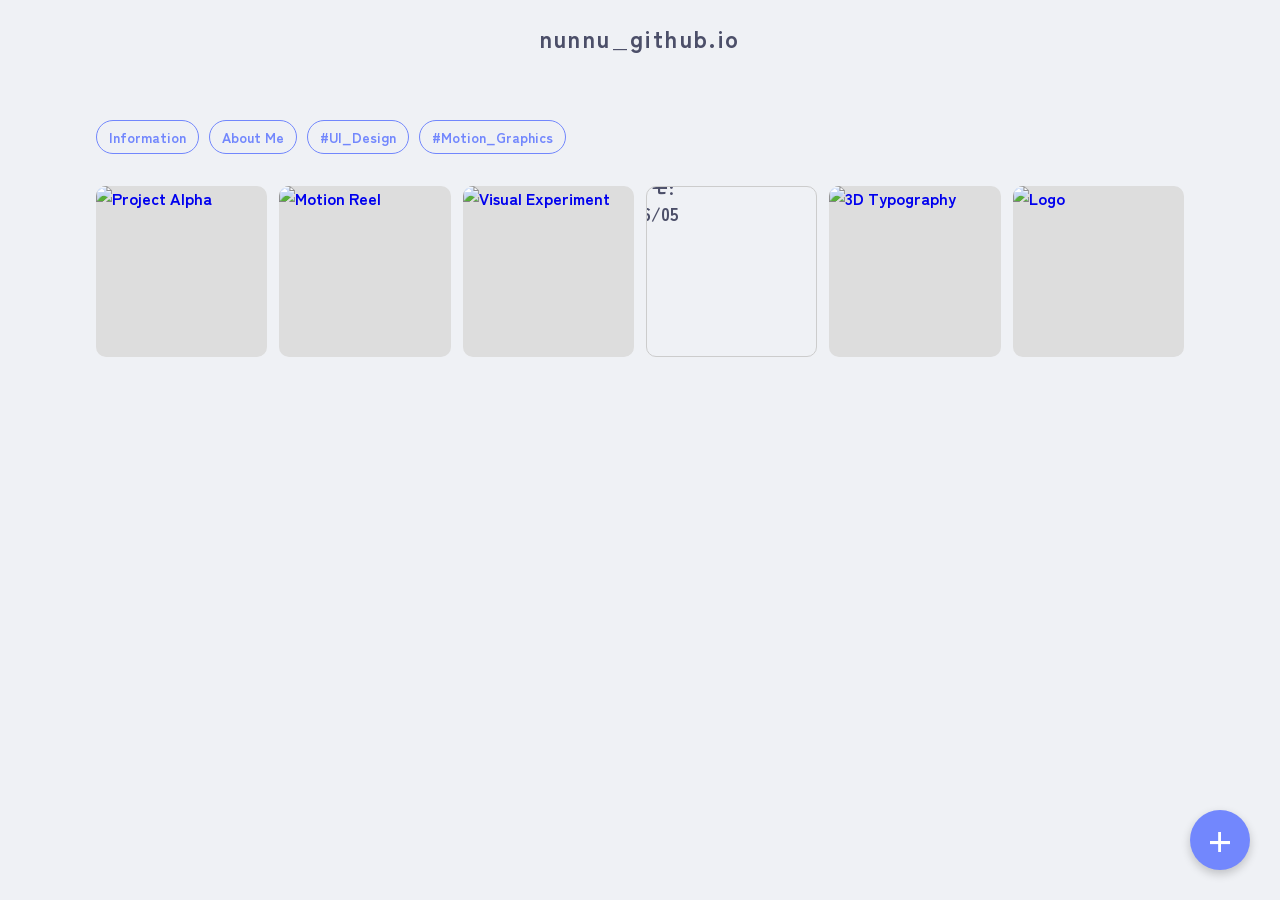
==== index.html @ fd6329a5 "Create index.html" ====
<!DOCTYPE html>
<html lang="ja">
<head>
    <meta charset="UTF-8">
    <meta name="viewport" content="width=device-width, initial-scale=1.0">
    <title>Nunnu - Portfolio & Notes</title>
    <!-- Fonts -->
    <link rel="preconnect" href="https://fonts.googleapis.com">
    <link rel="preconnect" href="https://fonts.gstatic.com" crossorigin>
    <link href="https://fonts.googleapis.com/css2?family=Kalnia:wght@100..700&family=Noto+Music&family=Zen+Kaku+Gothic+New:wght@400;700&display=swap" rel="stylesheet">
    
    <style>
        /* ============================================
           Scrapbox カスタムCSS 移植版
           ============================================ */

        :root {
            /* カラーパレット */
            --basecolor: #eff1f5;
            --accentcolor: #7287fd;
            --text: #4c4f69;
            --marker-color: #ea76cb;
            --empty-tag-color: #ea76cb;
            --card-title-bg: #ea76cb;
            --overlay-bg: rgba(0, 0, 0, 0.6);
        }

        /* フォント設定 */
        html, body, .grid li, .line, .navbar {
            font-family: "Zen Kaku Gothic New", sans-serif;
            font-weight: 700;
            font-style: normal;
            color: var(--text);
        }

        body {
            background-color: var(--basecolor);
            margin: 0;
            padding: 0;
        }

        /* スクロールバー非表示 */
        html { scrollbar-width: none; }
        html::-webkit-scrollbar { display: none; }
        
        a { text-decoration: none; }

        /* --------------------------------------------
           2. ナビゲーションバー
           -------------------------------------------- */
        .navbar {
            display: flex;
            justify-content: center;
            align-items: center;
            padding: 20px 0;
            position: relative;
            background-color: var(--basecolor);
        }

        .project-home {
            color: var(--text);
            font-size: 24px;
            letter-spacing: 0.1em;
        }

        /* --------------------------------------------
           7. ページリスト (Grid Layout)
           -------------------------------------------- */
        .page-list {
            padding-top: 5vh;
        }

        .container {
            max-width: 85%;
            margin: 0 auto;
            padding: 0 16px;
        }

        ul.grid {
            list-style: none;
            padding: 0;
            margin: 0;
            display: grid;
            gap: 12px;
            grid-template-columns: repeat(2, 1fr);
            align-items: start;
        }

        /* Responsive Grid */
        @media screen and (min-width: 768px) { ul.grid { grid-template-columns: repeat(4, 1fr); } }
        @media screen and (min-width: 1200px) { ul.grid { grid-template-columns: repeat(6, 1fr); } }
        @media screen and (min-width: 1600px) { ul.grid { grid-template-columns: repeat(8, 1fr); } }

        
        /* --------------------------------------------
           8. ピン留めカード
           -------------------------------------------- */
        .grid li.pin {
            grid-column: 1 / -1; /* 横幅いっぱい */
            display: flex;
            gap: 10px;
            margin-bottom: 20px;
            flex-wrap: wrap;
        }

        .grid li.pin a {
            font-size: 14px;
            color: var(--accentcolor);
            padding: 6px 12px;
            background: transparent;
            border: 1px solid var(--accentcolor);
            border-radius: 20px;
            transition: 0.3s;
        }
        
        .grid li.pin a:hover {
            background-color: var(--accentcolor);
            color: var(--basecolor);
        }

        /* --------------------------------------------
           9. 通常カード
           -------------------------------------------- */
        .grid li.page-list-item:not(.pin) {
            aspect-ratio: 1 / 1; /* 正方形 */
            position: relative;
            overflow: hidden;
            border-radius: 10px;
            background-color: #ddd; /* fallback */
        }

        .grid li.page-list-item:not(.pin) a {
            display: block;
            width: 100%;
            height: 100%;
            position: relative;
        }

        /* タイトルのスタイル */
        .grid li.page-list-item a .header {
            position: absolute;
            top: 0;
            left: 0;
            z-index: 10;
        }

        .grid li.page-list-item a .header .title {
            font-size: 13px;
            background-color: var(--card-title-bg);
            color: white;
            padding: 4px 8px;
            display: inline-block;
            border-bottom-right-radius: 8px;
            opacity: 0; /* デフォルトは非表示 */
            transition: opacity 0.3s ease;
        }

        /* Hover時にタイトル表示 */
        .grid li.page-list-item:hover a .header .title {
            opacity: 1;
        }

        /* 画像スタイル */
        .grid li.page-list-item a .icon img {
            width: 100%;
            height: 100%;
            object-fit: cover;
            position: absolute;
            inset: 0;
            z-index: 1;
            transition: transform 0.3s ease;
        }

        .grid li.page-list-item:hover a .icon img {
            transform: scale(1.05); /* Hoverで少し拡大 */
        }

        /* 画像がない場合のスタイル */
        .grid li.page-list-item.no-image {
            background-color: var(--basecolor);
            border: 1px solid #ccc;
        }

        .grid li.page-list-item.no-image a .header .title {
            opacity: 1; /* 画像なしは常に表示 */
            position: absolute;
            top: 0;
            left: 0;
            width: 100%;
            height: 100%;
            display: flex;
            align-items: center;
            justify-content: center;
            background-color: transparent;
            color: var(--text);
            font-size: 18px;
            padding: 0;
            border-radius: 0;
        }

        /* 新規作成ボタン */
        .new-button {
            position: fixed;
            bottom: 30px;
            right: 30px;
            width: 60px;
            height: 60px;
            background-color: var(--accentcolor);
            color: white;
            border-radius: 50%;
            display: flex;
            align-items: center;
            justify-content: center;
            font-size: 30px;
            box-shadow: 0 4px 10px rgba(0,0,0,0.2);
            cursor: pointer;
            z-index: 100;
            transition: transform 0.2s;
        }

        .new-button:hover {
            transform: scale(1.1);
        }

    </style>
</head>
<body>

    <!-- Navbar -->
    <nav class="navbar">
        <a href="#" class="project-home">nunnu_github.io</a>
    </nav>

    <!-- Page List Area -->
    <div class="page-list">
        <div class="container">
            <ul class="grid">
                
                <!-- ピン留めエリア (タグや重要なページ) -->
                <li class="pin">
                    <a href="#">Information</a>
                    <a href="#">About Me</a>
                    <a href="#">#UI_Design</a>
                    <a href="#">#Motion_Graphics</a>
                </li>

                <!-- 通常カード (画像あり) -->
                <li class="page-list-item">
                    <a href="#">
                        <div class="header">
                            <span class="title">Project Alpha</span>
                        </div>
                        <div class="icon">
                            <img src="https://placehold.co/400x400/ea76cb/white?text=Project+Alpha" alt="Project Alpha">
                        </div>
                    </a>
                </li>

                <li class="page-list-item">
                    <a href="#">
                        <div class="header">
                            <span class="title">Motion Reel 2026</span>
                        </div>
                        <div class="icon">
                            <img src="https://placehold.co/400x400/7287fd/white?text=Motion+Reel" alt="Motion Reel">
                        </div>
                    </a>
                </li>

                <li class="page-list-item">
                    <a href="#">
                        <div class="header">
                            <span class="title">Visual Experiment 01</span>
                        </div>
                        <div class="icon">
                            <img src="https://placehold.co/400x400/4c4f69/white?text=Visual+Exp" alt="Visual Experiment">
                        </div>
                    </a>
                </li>

                <!-- 通常カード (画像なしテキストのみ) -->
                <li class="page-list-item no-image">
                    <a href="#">
                        <div class="header">
                            <span class="title">アイデアメモ: 2026/05</span>
                        </div>
                    </a>
                </li>
                
                <li class="page-list-item">
                    <a href="#">
                        <div class="header">
                            <span class="title">3D Typography</span>
                        </div>
                        <div class="icon">
                            <img src="https://placehold.co/400x400/a6e3a1/333?text=3D+Typo" alt="3D Typography">
                        </div>
                    </a>
                </li>

                 <li class="page-list-item">
                    <a href="#">
                        <div class="header">
                            <span class="title">Logo Design Vol.3</span>
                        </div>
                        <div class="icon">
                            <img src="https://placehold.co/400x400/f9e2af/333?text=Logo" alt="Logo">
                        </div>
                    </a>
                </li>

            </ul>
        </div>
    </div>

    <!-- 新規作成ボタン (UIアクセント) -->
    <a href="#" class="new-button">+</a>

</body>
</html>
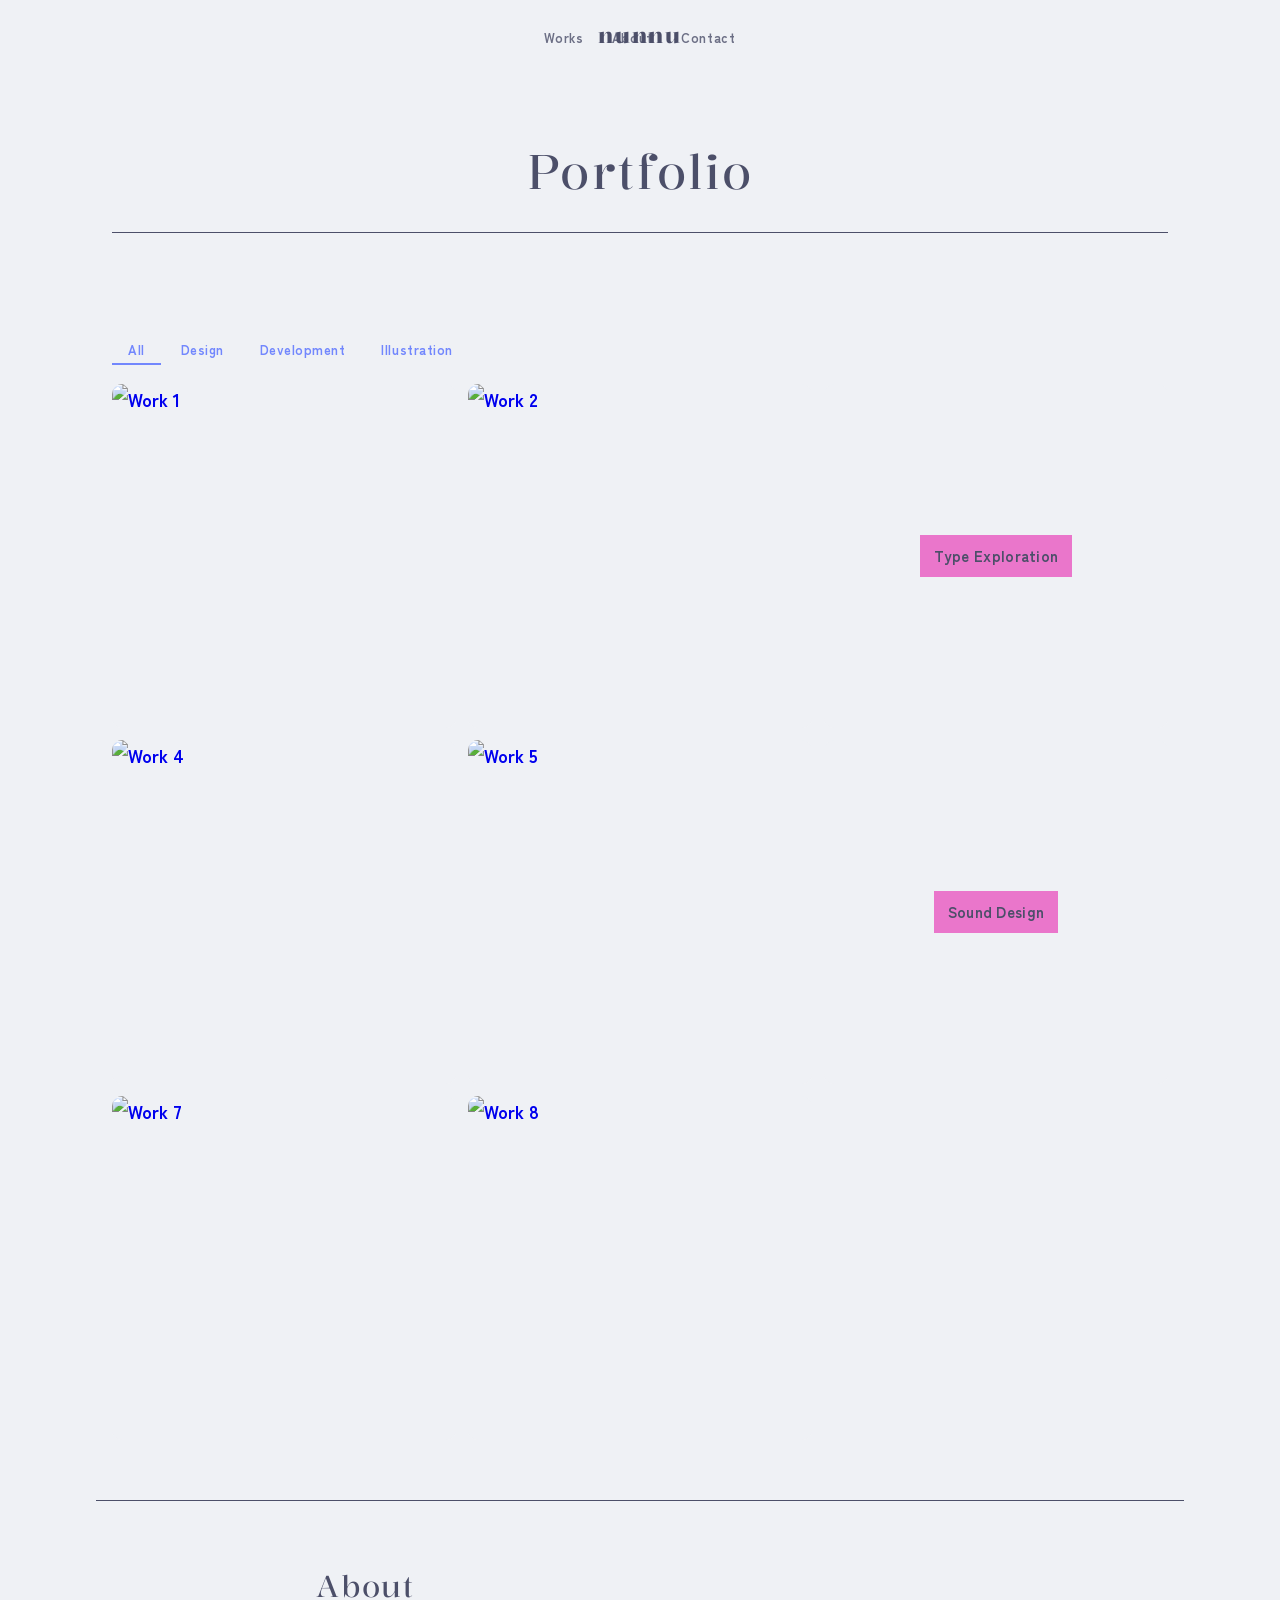
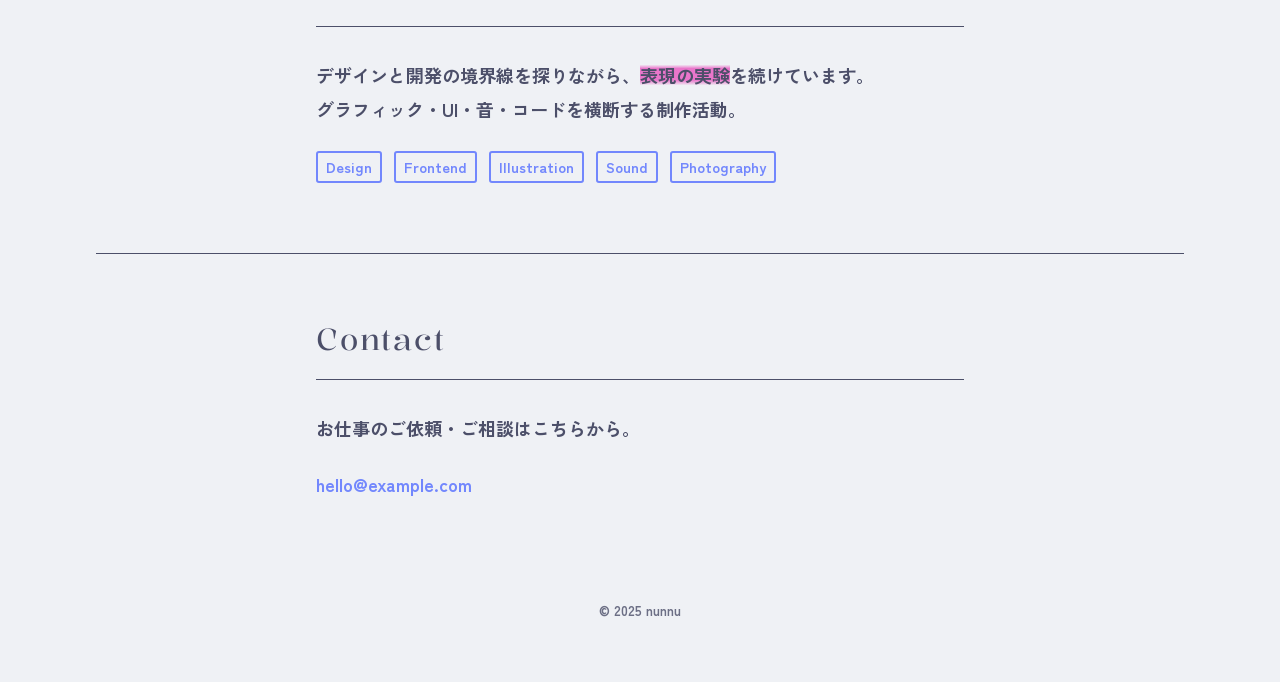
==== commit 8f02e50b: "Add files via upload" ====
--- a/index.html
+++ b/index.html
@@ -1,320 +1,192 @@
 <!DOCTYPE html>
 <html lang="ja">
 <head>
-    <meta charset="UTF-8">
-    <meta name="viewport" content="width=device-width, initial-scale=1.0">
-    <title>Nunnu - Portfolio & Notes</title>
-    <!-- Fonts -->
-    <link rel="preconnect" href="https://fonts.googleapis.com">
-    <link rel="preconnect" href="https://fonts.gstatic.com" crossorigin>
-    <link href="https://fonts.googleapis.com/css2?family=Kalnia:wght@100..700&family=Noto+Music&family=Zen+Kaku+Gothic+New:wght@400;700&display=swap" rel="stylesheet">
-    
-    <style>
-        /* ============================================
-           Scrapbox カスタムCSS 移植版
-           ============================================ */
-
-        :root {
-            /* カラーパレット */
-            --basecolor: #eff1f5;
-            --accentcolor: #7287fd;
-            --text: #4c4f69;
-            --marker-color: #ea76cb;
-            --empty-tag-color: #ea76cb;
-            --card-title-bg: #ea76cb;
-            --overlay-bg: rgba(0, 0, 0, 0.6);
-        }
-
-        /* フォント設定 */
-        html, body, .grid li, .line, .navbar {
-            font-family: "Zen Kaku Gothic New", sans-serif;
-            font-weight: 700;
-            font-style: normal;
-            color: var(--text);
-        }
-
-        body {
-            background-color: var(--basecolor);
-            margin: 0;
-            padding: 0;
-        }
-
-        /* スクロールバー非表示 */
-        html { scrollbar-width: none; }
-        html::-webkit-scrollbar { display: none; }
-        
-        a { text-decoration: none; }
-
-        /* --------------------------------------------
-           2. ナビゲーションバー
-           -------------------------------------------- */
-        .navbar {
-            display: flex;
-            justify-content: center;
-            align-items: center;
-            padding: 20px 0;
-            position: relative;
-            background-color: var(--basecolor);
-        }
-
-        .project-home {
-            color: var(--text);
-            font-size: 24px;
-            letter-spacing: 0.1em;
-        }
-
-        /* --------------------------------------------
-           7. ページリスト (Grid Layout)
-           -------------------------------------------- */
-        .page-list {
-            padding-top: 5vh;
-        }
-
-        .container {
-            max-width: 85%;
-            margin: 0 auto;
-            padding: 0 16px;
-        }
-
-        ul.grid {
-            list-style: none;
-            padding: 0;
-            margin: 0;
-            display: grid;
-            gap: 12px;
-            grid-template-columns: repeat(2, 1fr);
-            align-items: start;
-        }
-
-        /* Responsive Grid */
-        @media screen and (min-width: 768px) { ul.grid { grid-template-columns: repeat(4, 1fr); } }
-        @media screen and (min-width: 1200px) { ul.grid { grid-template-columns: repeat(6, 1fr); } }
-        @media screen and (min-width: 1600px) { ul.grid { grid-template-columns: repeat(8, 1fr); } }
-
-        
-        /* --------------------------------------------
-           8. ピン留めカード
-           -------------------------------------------- */
-        .grid li.pin {
-            grid-column: 1 / -1; /* 横幅いっぱい */
-            display: flex;
-            gap: 10px;
-            margin-bottom: 20px;
-            flex-wrap: wrap;
-        }
-
-        .grid li.pin a {
-            font-size: 14px;
-            color: var(--accentcolor);
-            padding: 6px 12px;
-            background: transparent;
-            border: 1px solid var(--accentcolor);
-            border-radius: 20px;
-            transition: 0.3s;
-        }
-        
-        .grid li.pin a:hover {
-            background-color: var(--accentcolor);
-            color: var(--basecolor);
-        }
-
-        /* --------------------------------------------
-           9. 通常カード
-           -------------------------------------------- */
-        .grid li.page-list-item:not(.pin) {
-            aspect-ratio: 1 / 1; /* 正方形 */
-            position: relative;
-            overflow: hidden;
-            border-radius: 10px;
-            background-color: #ddd; /* fallback */
-        }
-
-        .grid li.page-list-item:not(.pin) a {
-            display: block;
-            width: 100%;
-            height: 100%;
-            position: relative;
-        }
-
-        /* タイトルのスタイル */
-        .grid li.page-list-item a .header {
-            position: absolute;
-            top: 0;
-            left: 0;
-            z-index: 10;
-        }
-
-        .grid li.page-list-item a .header .title {
-            font-size: 13px;
-            background-color: var(--card-title-bg);
-            color: white;
-            padding: 4px 8px;
-            display: inline-block;
-            border-bottom-right-radius: 8px;
-            opacity: 0; /* デフォルトは非表示 */
-            transition: opacity 0.3s ease;
-        }
-
-        /* Hover時にタイトル表示 */
-        .grid li.page-list-item:hover a .header .title {
-            opacity: 1;
-        }
-
-        /* 画像スタイル */
-        .grid li.page-list-item a .icon img {
-            width: 100%;
-            height: 100%;
-            object-fit: cover;
-            position: absolute;
-            inset: 0;
-            z-index: 1;
-            transition: transform 0.3s ease;
-        }
-
-        .grid li.page-list-item:hover a .icon img {
-            transform: scale(1.05); /* Hoverで少し拡大 */
-        }
-
-        /* 画像がない場合のスタイル */
-        .grid li.page-list-item.no-image {
-            background-color: var(--basecolor);
-            border: 1px solid #ccc;
-        }
-
-        .grid li.page-list-item.no-image a .header .title {
-            opacity: 1; /* 画像なしは常に表示 */
-            position: absolute;
-            top: 0;
-            left: 0;
-            width: 100%;
-            height: 100%;
-            display: flex;
-            align-items: center;
-            justify-content: center;
-            background-color: transparent;
-            color: var(--text);
-            font-size: 18px;
-            padding: 0;
-            border-radius: 0;
-        }
-
-        /* 新規作成ボタン */
-        .new-button {
-            position: fixed;
-            bottom: 30px;
-            right: 30px;
-            width: 60px;
-            height: 60px;
-            background-color: var(--accentcolor);
-            color: white;
-            border-radius: 50%;
-            display: flex;
-            align-items: center;
-            justify-content: center;
-            font-size: 30px;
-            box-shadow: 0 4px 10px rgba(0,0,0,0.2);
-            cursor: pointer;
-            z-index: 100;
-            transition: transform 0.2s;
-        }
-
-        .new-button:hover {
-            transform: scale(1.1);
-        }
-
-    </style>
+  <meta charset="UTF-8" />
+  <meta name="viewport" content="width=device-width, initial-scale=1.0" />
+  <title>Portfolio</title>
+  <link rel="stylesheet" href="style.css" />
+  <link rel="preconnect" href="https://fonts.googleapis.com" />
+  <link rel="preconnect" href="https://fonts.gstatic.com" crossorigin />
+  <link href="https://fonts.googleapis.com/css2?family=Kalnia:wght@100..700&family=Noto+Music&family=Zen+Kaku+Gothic+New:wght@400;700&display=swap" rel="stylesheet" />
 </head>
 <body>
 
-    <!-- Navbar -->
-    <nav class="navbar">
-        <a href="#" class="project-home">nunnu_github.io</a>
-    </nav>
+  <!-- ============================================
+       NAVBAR
+       ============================================ -->
+  <nav class="navbar">
+    <div class="navbar-inner">
+      <ul class="nav-links">
+        <li><a href="#works">Works</a></li>
+        <li><a href="#about">About</a></li>
+        <li><a href="#contact">Contact</a></li>
+      </ul>
+      <a class="project-home" href="/">nunnu</a>
+    </div>
+  </nav>
 
-    <!-- Page List Area -->
-    <div class="page-list">
-        <div class="container">
-            <ul class="grid">
-                
-                <!-- ピン留めエリア (タグや重要なページ) -->
-                <li class="pin">
-                    <a href="#">Information</a>
-                    <a href="#">About Me</a>
-                    <a href="#">#UI_Design</a>
-                    <a href="#">#Motion_Graphics</a>
-                </li>
+  <!-- ============================================
+       HERO
+       ============================================ -->
+  <section class="hero">
+    <div class="hero-inner">
+      <h1 class="page-title">Portfolio</h1>
+    </div>
+  </section>
 
-                <!-- 通常カード (画像あり) -->
-                <li class="page-list-item">
-                    <a href="#">
-                        <div class="header">
-                            <span class="title">Project Alpha</span>
-                        </div>
-                        <div class="icon">
-                            <img src="https://placehold.co/400x400/ea76cb/white?text=Project+Alpha" alt="Project Alpha">
-                        </div>
-                    </a>
-                </li>
+  <!-- ============================================
+       WORKS
+       ============================================ -->
+  <section id="works" class="section">
+    <div class="container">
+      <!-- Pinned tabs -->
+      <ul class="pin-tabs">
+        <li class="pin active"><a href="#">All</a></li>
+        <li class="pin"><a href="#">Design</a></li>
+        <li class="pin"><a href="#">Development</a></li>
+        <li class="pin"><a href="#">Illustration</a></li>
+      </ul>
 
-                <li class="page-list-item">
-                    <a href="#">
-                        <div class="header">
-                            <span class="title">Motion Reel 2026</span>
-                        </div>
-                        <div class="icon">
-                            <img src="https://placehold.co/400x400/7287fd/white?text=Motion+Reel" alt="Motion Reel">
-                        </div>
-                    </a>
-                </li>
+      <!-- Cards grid -->
+      <ul class="grid" id="works-grid">
+        <!-- MicroCMS から JS で inject する想定。下記はサンプル -->
 
-                <li class="page-list-item">
-                    <a href="#">
-                        <div class="header">
-                            <span class="title">Visual Experiment 01</span>
-                        </div>
-                        <div class="icon">
-                            <img src="https://placehold.co/400x400/4c4f69/white?text=Visual+Exp" alt="Visual Experiment">
-                        </div>
-                    </a>
-                </li>
+        <li class="page-list-item">
+          <a href="#">
+            <div class="card-img">
+              <img src="https://picsum.photos/seed/w1/800/450" alt="Work 1" />
+            </div>
+            <div class="header">
+              <span class="title">Project Alpha</span>
+            </div>
+          </a>
+        </li>
 
-                <!-- 通常カード (画像なしテキストのみ) -->
-                <li class="page-list-item no-image">
-                    <a href="#">
-                        <div class="header">
-                            <span class="title">アイデアメモ: 2026/05</span>
-                        </div>
-                    </a>
-                </li>
-                
-                <li class="page-list-item">
-                    <a href="#">
-                        <div class="header">
-                            <span class="title">3D Typography</span>
-                        </div>
-                        <div class="icon">
-                            <img src="https://placehold.co/400x400/a6e3a1/333?text=3D+Typo" alt="3D Typography">
-                        </div>
-                    </a>
-                </li>
+        <li class="page-list-item">
+          <a href="#">
+            <div class="card-img">
+              <img src="https://picsum.photos/seed/w2/800/450" alt="Work 2" />
+            </div>
+            <div class="header">
+              <span class="title">Brand Identity</span>
+            </div>
+          </a>
+        </li>
 
-                 <li class="page-list-item">
-                    <a href="#">
-                        <div class="header">
-                            <span class="title">Logo Design Vol.3</span>
-                        </div>
-                        <div class="icon">
-                            <img src="https://placehold.co/400x400/f9e2af/333?text=Logo" alt="Logo">
-                        </div>
-                    </a>
-                </li>
+        <li class="page-list-item">
+          <!-- 画像なし → タイトルカード -->
+          <a href="#" class="no-image">
+            <div class="header">
+              <span class="title">Type Exploration</span>
+            </div>
+          </a>
+        </li>
 
-            </ul>
-        </div>
+        <li class="page-list-item">
+          <a href="#">
+            <div class="card-img">
+              <img src="https://picsum.photos/seed/w4/800/450" alt="Work 4" />
+            </div>
+            <div class="header">
+              <span class="title">UI / Motion</span>
+            </div>
+          </a>
+        </li>
+
+        <li class="page-list-item">
+          <a href="#">
+            <div class="card-img">
+              <img src="https://picsum.photos/seed/w5/800/450" alt="Work 5" />
+            </div>
+            <div class="header">
+              <span class="title">Illustration Series</span>
+            </div>
+          </a>
+        </li>
+
+        <li class="page-list-item">
+          <!-- 画像なし -->
+          <a href="#" class="no-image">
+            <div class="header">
+              <span class="title">Sound Design</span>
+            </div>
+          </a>
+        </li>
+
+        <li class="page-list-item">
+          <a href="#">
+            <div class="card-img">
+              <img src="https://picsum.photos/seed/w7/800/450" alt="Work 7" />
+            </div>
+            <div class="header">
+              <span class="title">Web Development</span>
+            </div>
+          </a>
+        </li>
+
+        <li class="page-list-item">
+          <a href="#">
+            <div class="card-img">
+              <img src="https://picsum.photos/seed/w8/800/450" alt="Work 8" />
+            </div>
+            <div class="header">
+              <span class="title">Photography</span>
+            </div>
+          </a>
+        </li>
+
+      </ul>
     </div>
+  </section>
 
-    <!-- 新規作成ボタン (UIアクセント) -->
-    <a href="#" class="new-button">+</a>
+  <!-- ============================================
+       SEPARATOR
+       ============================================ -->
+  <div class="separator"></div>
+
+  <!-- ============================================
+       ABOUT
+       ============================================ -->
+  <section id="about" class="section about-section">
+    <div class="container narrow">
+      <h2 class="section-title">About</h2>
+      <p class="body-text">
+        デザインと開発の境界線を探りながら、<strong>表現の実験</strong>を続けています。
+        <br />
+        グラフィック・UI・音・コードを横断する制作活動。
+      </p>
+      <div class="tags">
+        <a href="#" class="hashtag">Design</a>
+        <a href="#" class="hashtag">Frontend</a>
+        <a href="#" class="hashtag">Illustration</a>
+        <a href="#" class="hashtag">Sound</a>
+        <a href="#" class="hashtag">Photography</a>
+      </div>
+    </div>
+  </section>
+
+  <!-- ============================================
+       SEPARATOR
+       ============================================ -->
+  <div class="separator"></div>
+
+  <!-- ============================================
+       CONTACT
+       ============================================ -->
+  <section id="contact" class="section">
+    <div class="container narrow">
+      <h2 class="section-title">Contact</h2>
+      <p class="body-text">お仕事のご依頼・ご相談はこちらから。</p>
+      <a href="mailto:hello@example.com" class="ext-link">hello@example.com</a>
+    </div>
+  </section>
+
+  <!-- ============================================
+       FOOTER
+       ============================================ -->
+  <footer class="footer">
+    <p>© 2025 nunnu</p>
+  </footer>
 
 </body>
 </html>
--- a/style.css
+++ b/style.css
@@ -0,0 +1,407 @@
+/* ============================================
+   Portfolio CSS — Scrapbox スタイル再現
+   Catppuccin Latte palette
+   ============================================ */
+
+/* --------------------------------------------
+   1. カラーテーマ・基本設定
+   -------------------------------------------- */
+
+:root {
+  --basecolor:      #eff1f5;
+  --accentcolor:    #7287fd;
+  --text:           #4c4f69;
+  --subtext:        #6c6f85;
+  --marker-color:   #ea76cb;
+  --card-title-bg:  #ea76cb;
+  --overlay-bg:     rgba(0, 0, 0, 0.55);
+  --surface0:       #ccd0da;
+  --surface1:       #bcc0cc;
+}
+
+/* リセット */
+*, *::before, *::after {
+  box-sizing: border-box;
+  margin: 0;
+  padding: 0;
+}
+
+html {
+  scrollbar-width: none;
+  scroll-behavior: smooth;
+}
+html::-webkit-scrollbar { display: none; }
+
+body {
+  background-color: var(--basecolor);
+  color: var(--text);
+  font-family: "Zen Kaku Gothic New", sans-serif;
+  font-weight: 700;
+  font-size: 18px;
+  line-height: 1.7;
+  -webkit-font-smoothing: antialiased;
+}
+
+ul { list-style: none; }
+a  { text-decoration: none; }
+img { display: block; }
+
+
+/* --------------------------------------------
+   2. ナビゲーションバー
+   -------------------------------------------- */
+
+.navbar {
+  position: sticky;
+  top: 0;
+  z-index: 100;
+  background-color: var(--basecolor);
+  padding: 20px 0;
+}
+
+.navbar-inner {
+  max-width: 85%;
+  margin: 0 auto;
+  padding: 0 16px;
+  display: flex;
+  align-items: center;
+  justify-content: center;
+  position: relative;
+}
+
+/* サイトタイトル — 中央固定 */
+.project-home {
+  font-family: "Kalnia", serif;
+  font-weight: 600;
+  font-size: 22px;
+  color: var(--text);
+  letter-spacing: 0.08em;
+  position: absolute;
+  left: 50%;
+  transform: translateX(-50%);
+  transition: color 0.2s;
+}
+.project-home:hover { color: var(--accentcolor); }
+
+/* 左側ナビリンク */
+.nav-links {
+  display: flex;
+  gap: 28px;
+}
+.nav-links a {
+  font-size: 13px;
+  color: var(--subtext);
+  letter-spacing: 0.05em;
+  transition: color 0.2s;
+}
+.nav-links a:hover { color: var(--accentcolor); }
+
+
+/* --------------------------------------------
+   3. ヒーロー / ページタイトル
+   -------------------------------------------- */
+
+.hero {
+  padding: 60px 0 40px;
+}
+
+.hero-inner {
+  max-width: 85%;
+  margin: 0 auto;
+  padding: 0 16px;
+}
+
+.page-title {
+  font-family: "Kalnia", serif;
+  font-size: clamp(28px, 5vw, 48px);
+  font-weight: 400;
+  color: var(--text);
+  text-align: center;
+  letter-spacing: 0.06em;
+  padding-bottom: 20px;
+  box-shadow: 0 1px 0 0 var(--text);
+}
+
+
+/* --------------------------------------------
+   4. セクション共通
+   -------------------------------------------- */
+
+.section {
+  padding: 60px 0;
+}
+
+.container {
+  max-width: 85%;
+  margin: 0 auto;
+  padding: 0 16px;
+}
+
+.container.narrow {
+  max-width: 680px;
+}
+
+.section-title {
+  font-family: "Kalnia", serif;
+  font-size: clamp(20px, 3vw, 30px);
+  font-weight: 400;
+  color: var(--text);
+  letter-spacing: 0.06em;
+  padding-bottom: 14px;
+  box-shadow: 0 1px 0 0 var(--text);
+  margin-bottom: 32px;
+}
+
+.body-text {
+  font-size: 18px;
+  color: var(--text);
+  line-height: 1.9;
+  margin-bottom: 24px;
+}
+
+/* [[マーカー強調]] の再現 */
+.body-text strong {
+  background: linear-gradient(
+    transparent 10%,
+    var(--marker-color) 25%,
+    var(--marker-color) 70%,
+    transparent 90%
+  );
+  font-weight: 700;
+}
+
+.ext-link {
+  color: var(--accentcolor);
+  font-size: 18px;
+  transition: opacity 0.2s;
+  animation-play-state: paused;
+}
+.ext-link:hover {
+  animation: blink 0.5s linear infinite;
+}
+
+@keyframes blink {
+  0%, 100% { opacity: 1; }
+  50%       { opacity: 0.6; }
+}
+
+
+/* --------------------------------------------
+   5. ハッシュタグ
+   -------------------------------------------- */
+
+.tags {
+  display: flex;
+  flex-wrap: wrap;
+  gap: 0 4px;
+}
+
+.hashtag {
+  display: inline-block;
+  padding: 2px 8px;
+  margin: 0 8px 10px 0;
+  font-size: 0.8em;
+  color: var(--accentcolor);
+  border: 2px solid var(--accentcolor);
+  border-radius: 3px;
+  transition: transform 0.2s, color 0.2s;
+  transform: scale(1);
+}
+.hashtag:hover {
+  transform: scale(1.1);
+}
+
+
+/* --------------------------------------------
+   6. ピンタブ
+   -------------------------------------------- */
+
+.pin-tabs {
+  display: flex;
+  gap: 4px;
+  flex-wrap: wrap;
+  margin-bottom: 20px;
+}
+
+.pin-tabs .pin {
+  height: 32px;
+}
+
+.pin-tabs .pin a {
+  display: inline-block;
+  height: 100%;
+  padding: 6px 16px;
+  font-size: 13px;
+  color: var(--accentcolor);
+  letter-spacing: 0.04em;
+  border-bottom: 2px solid transparent;
+  transition: border-color 0.2s, color 0.2s;
+}
+
+.pin-tabs .pin:hover a,
+.pin-tabs .pin.active a {
+  border-bottom-color: var(--accentcolor);
+}
+
+
+/* --------------------------------------------
+   7. ワークスグリッド
+   -------------------------------------------- */
+
+.grid {
+  display: grid;
+  grid-auto-flow: row;
+  gap: 12px;
+  grid-template-columns: repeat(2, 1fr);
+  align-items: start;
+  align-content: start;
+}
+
+@media (min-width: 768px) {
+  .grid { grid-template-columns: repeat(4, 1fr); }
+}
+@media (min-width: 1200px) {
+  .grid { grid-template-columns: repeat(6, 1fr); }
+}
+@media (min-width: 1600px) {
+  .grid { grid-template-columns: repeat(8, 1fr); }
+}
+
+/* カード */
+.page-list-item {
+  aspect-ratio: 1 / 1;
+  grid-column: auto / span 2;
+  overflow: hidden;
+  contain: layout paint;
+}
+
+.page-list-item a {
+  position: relative;
+  display: block;
+  width: 100%;
+  height: 100%;
+  overflow: hidden;
+  border-radius: 10px;
+  background-color: var(--basecolor);
+}
+
+/* --- 画像あり --- */
+.card-img {
+  position: absolute;
+  inset: 0;
+  z-index: 0;
+}
+.card-img img {
+  width: 100%;
+  height: 100%;
+  object-fit: cover;
+  transition: opacity 0.25s ease;
+}
+
+/* タイトルバッジ — 左上 */
+.page-list-item a .header {
+  position: absolute;
+  top: 0;
+  left: 0;
+  z-index: 10;
+  max-width: 100%;
+}
+
+.page-list-item a .header .title {
+  display: inline-block;
+  font-size: 13px;
+  font-weight: 700;
+  letter-spacing: 0.02em;
+  line-height: 22px;
+  color: var(--text);
+  background-color: var(--card-title-bg);
+  padding: 2px 6px;
+  opacity: 0;
+  transition: opacity 0.3s ease;
+}
+
+/* 画像ありカード: ホバーでタイトル表示 */
+.page-list-item a:not(.no-image):hover .title {
+  opacity: 1;
+}
+.page-list-item a:not(.no-image):hover .card-img img {
+  opacity: 0.55;
+}
+
+/* --- 画像なし --- */
+.page-list-item a.no-image {
+  background-color: var(--basecolor);
+}
+
+.page-list-item a.no-image .header {
+  position: absolute;
+  inset: 0;
+  display: flex;
+  align-items: center;
+  justify-content: center;
+}
+
+.page-list-item a.no-image .header .title {
+  opacity: 1;
+  background-color: var(--card-title-bg);
+  position: static;
+  text-align: center;
+  padding: 10px 14px;
+  font-size: 15px;
+  width: auto;
+  max-width: 90%;
+  line-height: 1.5;
+}
+
+
+/* --------------------------------------------
+   8. セパレーター
+   -------------------------------------------- */
+
+.separator {
+  max-width: 85%;
+  margin: 0 auto;
+  border-top: 1px solid var(--text);
+  height: 1px;
+}
+
+
+/* --------------------------------------------
+   9. About
+   -------------------------------------------- */
+
+.about-section .container.narrow {
+  max-width: 680px;
+}
+
+
+/* --------------------------------------------
+   10. フッター
+   -------------------------------------------- */
+
+.footer {
+  padding: 40px 0 60px;
+  text-align: center;
+  font-size: 13px;
+  color: var(--subtext);
+}
+
+
+/* --------------------------------------------
+   11. モバイル調整
+   -------------------------------------------- */
+
+@media (max-width: 640px) {
+  .nav-links { display: none; }
+
+  .page-list-item a .header .title {
+    font-size: 11px;
+  }
+}
+
+@media (hover: none) {
+  /* タッチデバイスでは常にタイトル表示 */
+  .page-list-item a:not(.no-image) .title {
+    opacity: 1;
+  }
+}
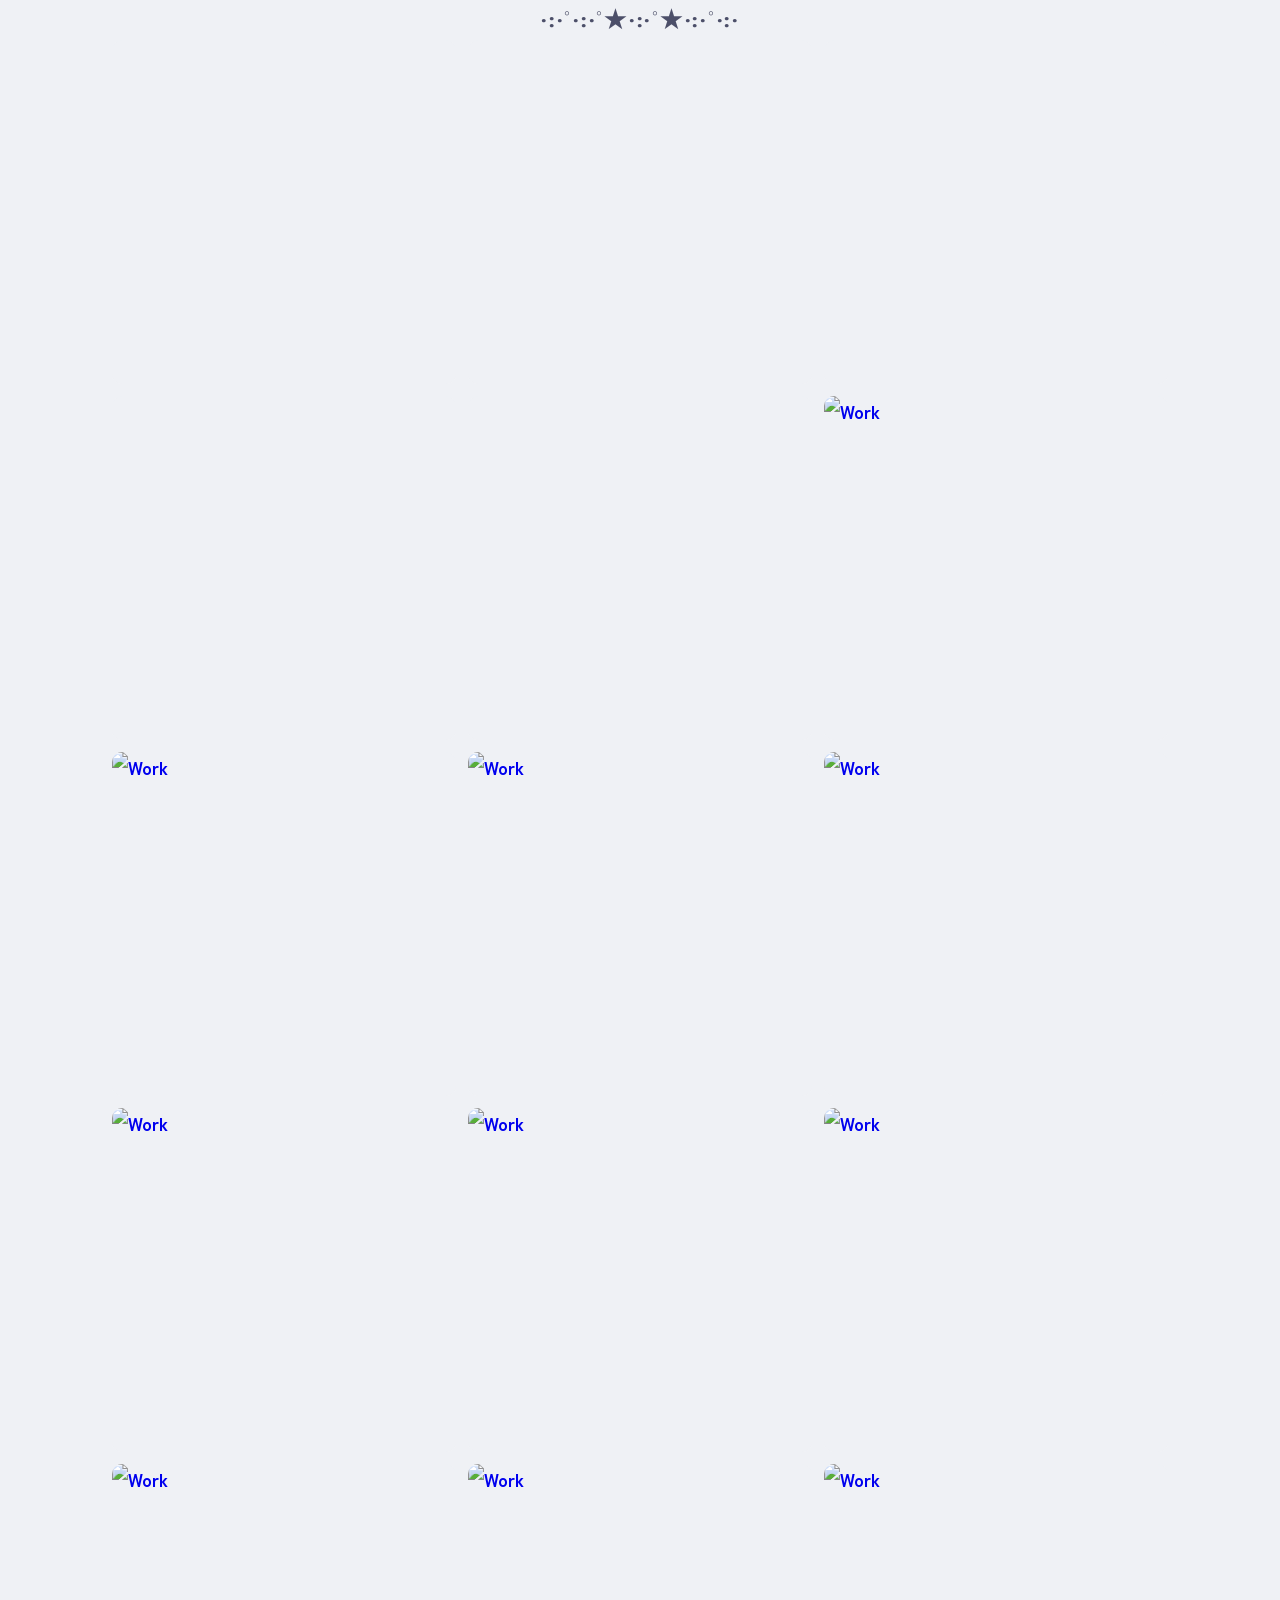
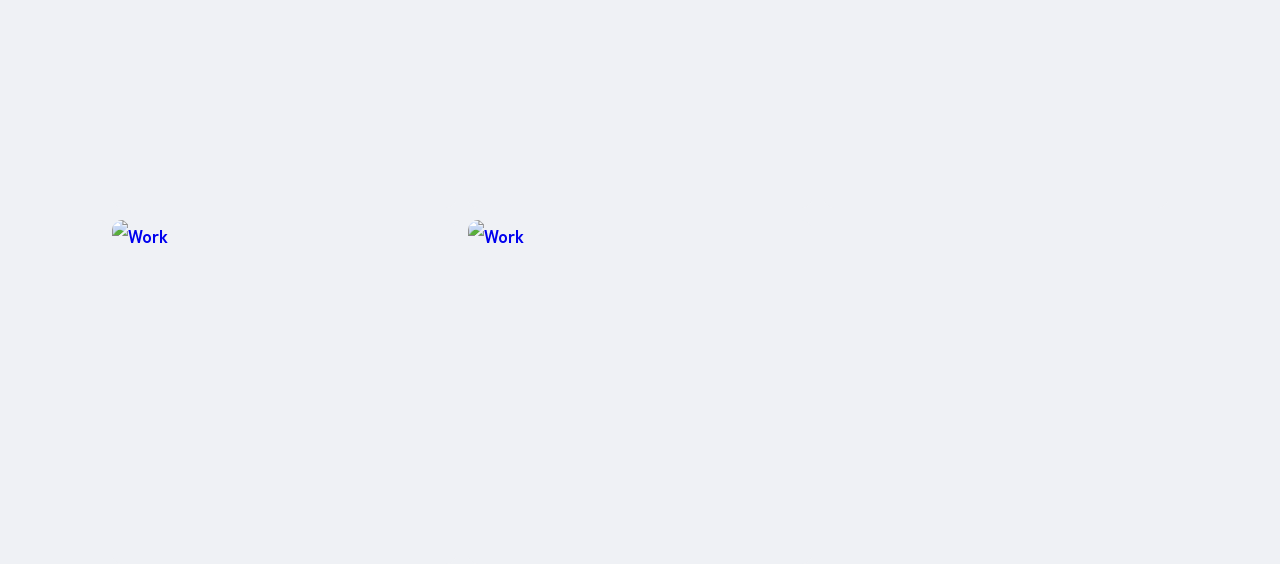
==== commit 07bf26e2: "Update index.html" ====
--- a/index.html
+++ b/index.html
@@ -3,7 +3,7 @@
 <head>
   <meta charset="UTF-8" />
   <meta name="viewport" content="width=device-width, initial-scale=1.0" />
-  <title>Portfolio</title>
+  <title>nunnu</title>
   <link rel="stylesheet" href="style.css" />
   <link rel="preconnect" href="https://fonts.googleapis.com" />
   <link rel="preconnect" href="https://fonts.gstatic.com" crossorigin />
@@ -11,182 +11,199 @@
 </head>
 <body>
 
-  <!-- ============================================
-       NAVBAR
-       ============================================ -->
+  <!-- ============ NAVBAR ============ -->
   <nav class="navbar">
     <div class="navbar-inner">
-      <ul class="nav-links">
-        <li><a href="#works">Works</a></li>
-        <li><a href="#about">About</a></li>
-        <li><a href="#contact">Contact</a></li>
-      </ul>
-      <a class="project-home" href="/">nunnu</a>
+      <!-- 左側メニュー（非表示） -->
+      <div class="navbar-left"></div>
+      <!-- 中央タイトル：装飾テキスト -->
+      <a class="project-home" href="index.html">·:·°·:·°★·:·°★·:·°·:·</a>
     </div>
   </nav>
 
-  <!-- ============================================
-       HERO
-       ============================================ -->
-  <section class="hero">
-    <div class="hero-inner">
-      <h1 class="page-title">Portfolio</h1>
-    </div>
-  </section>
-
-  <!-- ============================================
-       WORKS
-       ============================================ -->
-  <section id="works" class="section">
+  <!-- ============ PAGE LIST ============ -->
+  <main class="page-list">
     <div class="container">
-      <!-- Pinned tabs -->
-      <ul class="pin-tabs">
-        <li class="pin active"><a href="#">All</a></li>
-        <li class="pin"><a href="#">Design</a></li>
-        <li class="pin"><a href="#">Development</a></li>
-        <li class="pin"><a href="#">Illustration</a></li>
-      </ul>
-
-      <!-- Cards grid -->
-      <ul class="grid" id="works-grid">
-        <!-- MicroCMS から JS で inject する想定。下記はサンプル -->
-
-        <li class="page-list-item">
-          <a href="#">
-            <div class="card-img">
-              <img src="https://picsum.photos/seed/w1/800/450" alt="Work 1" />
-            </div>
-            <div class="header">
-              <span class="title">Project Alpha</span>
-            </div>
-          </a>
-        </li>
-
-        <li class="page-list-item">
-          <a href="#">
-            <div class="card-img">
-              <img src="https://picsum.photos/seed/w2/800/450" alt="Work 2" />
-            </div>
-            <div class="header">
-              <span class="title">Brand Identity</span>
-            </div>
-          </a>
-        </li>
-
-        <li class="page-list-item">
-          <!-- 画像なし → タイトルカード -->
-          <a href="#" class="no-image">
-            <div class="header">
-              <span class="title">Type Exploration</span>
-            </div>
-          </a>
-        </li>
-
-        <li class="page-list-item">
-          <a href="#">
-            <div class="card-img">
-              <img src="https://picsum.photos/seed/w4/800/450" alt="Work 4" />
-            </div>
-            <div class="header">
-              <span class="title">UI / Motion</span>
-            </div>
-          </a>
-        </li>
-
-        <li class="page-list-item">
-          <a href="#">
-            <div class="card-img">
-              <img src="https://picsum.photos/seed/w5/800/450" alt="Work 5" />
-            </div>
-            <div class="header">
-              <span class="title">Illustration Series</span>
-            </div>
-          </a>
-        </li>
-
-        <li class="page-list-item">
-          <!-- 画像なし -->
-          <a href="#" class="no-image">
-            <div class="header">
-              <span class="title">Sound Design</span>
-            </div>
-          </a>
-        </li>
-
-        <li class="page-list-item">
-          <a href="#">
-            <div class="card-img">
-              <img src="https://picsum.photos/seed/w7/800/450" alt="Work 7" />
-            </div>
-            <div class="header">
-              <span class="title">Web Development</span>
-            </div>
-          </a>
-        </li>
-
-        <li class="page-list-item">
-          <a href="#">
-            <div class="card-img">
-              <img src="https://picsum.photos/seed/w8/800/450" alt="Work 8" />
-            </div>
-            <div class="header">
-              <span class="title">Photography</span>
-            </div>
+      <ul class="grid" id="main-grid">
+
+        <!-- ===== ピン留めタブ ===== -->
+        <li class="page-list-item pin" data-page-title="Information">
+          <a href="information.html">
+            <div class="header pinned">
+              <span class="title">Information</span>
+            </div>
+          </a>
+        </li>
+
+        <li class="page-list-item pin">
+          <a href="#" class="filter-link" data-filter="notes">
+            <div class="header pinned">
+              <span class="title">notes</span>
+            </div>
+          </a>
+        </li>
+
+        <li class="page-list-item pin">
+          <a href="#" class="filter-link active" data-filter="2026">
+            <div class="header pinned">
+              <span class="title">2026</span>
+            </div>
+          </a>
+        </li>
+
+        <li class="page-list-item pin">
+          <a href="#" class="filter-link" data-filter="2025">
+            <div class="header pinned">
+              <span class="title">2025</span>
+            </div>
+          </a>
+        </li>
+
+        <li class="page-list-item pin">
+          <a href="#" class="filter-link" data-filter="2024">
+            <div class="header pinned">
+              <span class="title">2024</span>
+            </div>
+          </a>
+        </li>
+
+        <!-- ===== ワークカード =====
+             MicroCMSから取得する場合、ここをJSで差し替える
+             data-year で年フィルター、data-tag でカテゴリ対応
+        -->
+
+        <li class="page-list-item" data-year="2026" data-tag="notes">
+          <a href="#">
+            <div class="card-bg">
+              <img src="https://picsum.photos/seed/a1/800/450" alt="Work" loading="lazy" />
+            </div>
+            <div class="header"><span class="title">作品タイトル 01</span></div>
+          </a>
+        </li>
+
+        <li class="page-list-item" data-year="2026" data-tag="">
+          <a href="#">
+            <div class="card-bg">
+              <img src="https://picsum.photos/seed/a2/800/450" alt="Work" loading="lazy" />
+            </div>
+            <div class="header"><span class="title">作品タイトル 02</span></div>
+          </a>
+        </li>
+
+        <li class="page-list-item" data-year="2025" data-tag="">
+          <a href="#">
+            <div class="card-bg">
+              <img src="https://picsum.photos/seed/a3/800/450" alt="Work" loading="lazy" />
+            </div>
+            <div class="header"><span class="title">作品タイトル 03</span></div>
+          </a>
+        </li>
+
+        <li class="page-list-item" data-year="2025" data-tag="">
+          <a href="#">
+            <div class="card-bg">
+              <img src="https://picsum.photos/seed/a4/800/450" alt="Work" loading="lazy" />
+            </div>
+            <div class="header"><span class="title">作品タイトル 04</span></div>
+          </a>
+        </li>
+
+        <li class="page-list-item" data-year="2025" data-tag="">
+          <a href="#">
+            <div class="card-bg">
+              <img src="https://picsum.photos/seed/a5/800/450" alt="Work" loading="lazy" />
+            </div>
+            <div class="header"><span class="title">作品タイトル 05</span></div>
+          </a>
+        </li>
+
+        <li class="page-list-item" data-year="2024" data-tag="">
+          <a href="#">
+            <div class="card-bg">
+              <img src="https://picsum.photos/seed/a6/800/450" alt="Work" loading="lazy" />
+            </div>
+            <div class="header"><span class="title">作品タイトル 06</span></div>
+          </a>
+        </li>
+
+        <li class="page-list-item" data-year="2026" data-tag="">
+          <a href="#">
+            <div class="card-bg">
+              <img src="https://picsum.photos/seed/a7/800/450" alt="Work" loading="lazy" />
+            </div>
+            <div class="header"><span class="title">作品タイトル 07</span></div>
+          </a>
+        </li>
+
+        <li class="page-list-item" data-year="2024" data-tag="">
+          <a href="#">
+            <div class="card-bg">
+              <img src="https://picsum.photos/seed/a8/800/450" alt="Work" loading="lazy" />
+            </div>
+            <div class="header"><span class="title">作品タイトル 08</span></div>
+          </a>
+        </li>
+
+        <li class="page-list-item" data-year="2024" data-tag="notes">
+          <a href="#">
+            <div class="card-bg">
+              <img src="https://picsum.photos/seed/a9/800/450" alt="Work" loading="lazy" />
+            </div>
+            <div class="header"><span class="title">作品タイトル 09</span></div>
+          </a>
+        </li>
+
+        <li class="page-list-item" data-year="2024" data-tag="">
+          <a href="#">
+            <div class="card-bg">
+              <img src="https://picsum.photos/seed/a10/800/450" alt="Work" loading="lazy" />
+            </div>
+            <div class="header"><span class="title">作品タイトル 10</span></div>
+          </a>
+        </li>
+
+        <li class="page-list-item" data-year="2025" data-tag="">
+          <a href="#">
+            <div class="card-bg">
+              <img src="https://picsum.photos/seed/a11/800/450" alt="Work" loading="lazy" />
+            </div>
+            <div class="header"><span class="title">作品タイトル 11</span></div>
+          </a>
+        </li>
+
+        <li class="page-list-item" data-year="2024" data-tag="">
+          <a href="#">
+            <div class="card-bg">
+              <img src="https://picsum.photos/seed/a12/800/450" alt="Work" loading="lazy" />
+            </div>
+            <div class="header"><span class="title">作品タイトル 12</span></div>
           </a>
         </li>
 
       </ul>
     </div>
-  </section>
-
-  <!-- ============================================
-       SEPARATOR
-       ============================================ -->
-  <div class="separator"></div>
-
-  <!-- ============================================
-       ABOUT
-       ============================================ -->
-  <section id="about" class="section about-section">
-    <div class="container narrow">
-      <h2 class="section-title">About</h2>
-      <p class="body-text">
-        デザインと開発の境界線を探りながら、<strong>表現の実験</strong>を続けています。
-        <br />
-        グラフィック・UI・音・コードを横断する制作活動。
-      </p>
-      <div class="tags">
-        <a href="#" class="hashtag">Design</a>
-        <a href="#" class="hashtag">Frontend</a>
-        <a href="#" class="hashtag">Illustration</a>
-        <a href="#" class="hashtag">Sound</a>
-        <a href="#" class="hashtag">Photography</a>
-      </div>
-    </div>
-  </section>
-
-  <!-- ============================================
-       SEPARATOR
-       ============================================ -->
-  <div class="separator"></div>
-
-  <!-- ============================================
-       CONTACT
-       ============================================ -->
-  <section id="contact" class="section">
-    <div class="container narrow">
-      <h2 class="section-title">Contact</h2>
-      <p class="body-text">お仕事のご依頼・ご相談はこちらから。</p>
-      <a href="mailto:hello@example.com" class="ext-link">hello@example.com</a>
-    </div>
-  </section>
-
-  <!-- ============================================
-       FOOTER
-       ============================================ -->
-  <footer class="footer">
-    <p>© 2025 nunnu</p>
-  </footer>
+  </main>
+
+  <script>
+    const filterLinks = document.querySelectorAll('.filter-link');
+    const cards = document.querySelectorAll('#main-grid .page-list-item:not(.pin)');
+
+    filterLinks.forEach(link => {
+      link.addEventListener('click', e => {
+        e.preventDefault();
+        filterLinks.forEach(l => l.classList.remove('active'));
+        link.classList.add('active');
+
+        const filter = link.dataset.filter;
+        cards.forEach(card => {
+          const year = card.dataset.year || '';
+          const tag  = card.dataset.tag  || '';
+          const show = (year === filter || tag === filter);
+          card.classList.toggle('hidden', !show);
+        });
+      });
+    });
+  </script>
 
 </body>
 </html>
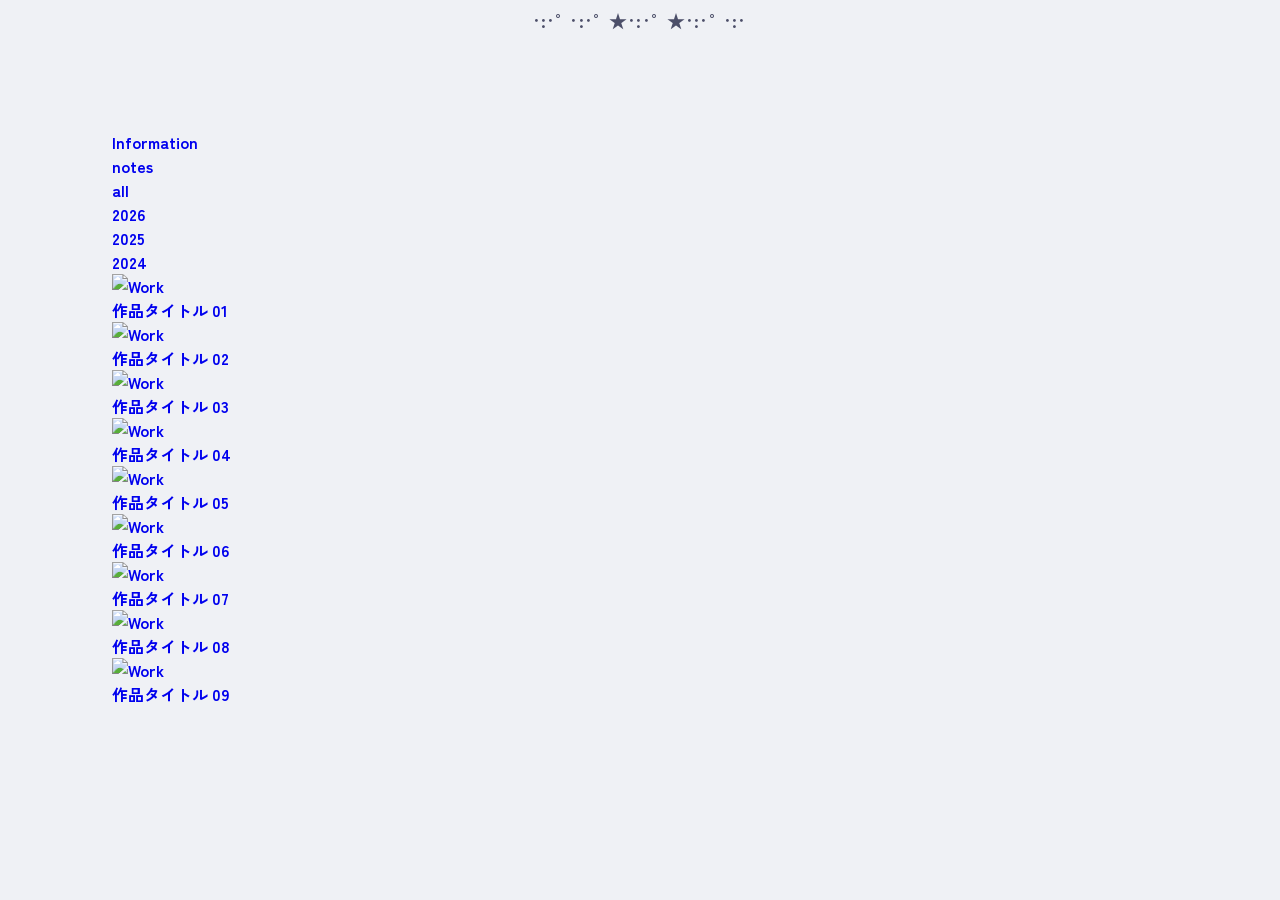
==== commit 428da4cd: "Update index.html" ====
--- a/index.html
+++ b/index.html
@@ -11,172 +11,140 @@
 </head>
 <body>
 
-  <!-- ============ NAVBAR ============ -->
+  <!-- NAVBAR -->
   <nav class="navbar">
     <div class="navbar-inner">
-      <!-- 左側メニュー（非表示） -->
       <div class="navbar-left"></div>
-      <!-- 中央タイトル：装飾テキスト -->
       <a class="project-home" href="index.html">·:·°·:·°★·:·°★·:·°·:·</a>
     </div>
   </nav>
 
-  <!-- ============ PAGE LIST ============ -->
+  <!-- PAGE LIST -->
   <main class="page-list">
     <div class="container">
-      <ul class="grid" id="main-grid">
 
-        <!-- ===== ピン留めタブ ===== -->
-        <li class="page-list-item pin" data-page-title="Information">
-          <a href="information.html">
-            <div class="header pinned">
-              <span class="title">Information</span>
+      <!-- ピン留めタブ -->
+      <ul class="pin-row">
+        <li class="pin" data-page-title="Information">
+          <a href="information.html">Information</a>
+        </li>
+        <li class="pin">
+          <a href="#" class="filter-link" data-filter="notes">notes</a>
+        </li>
+        <li class="pin">
+          <a href="#" class="filter-link active" data-filter="all">all</a>
+        </li>
+        <li class="pin">
+          <a href="#" class="filter-link" data-filter="2026">2026</a>
+        </li>
+        <li class="pin">
+          <a href="#" class="filter-link" data-filter="2025">2025</a>
+        </li>
+        <li class="pin">
+          <a href="#" class="filter-link" data-filter="2024">2024</a>
+        </li>
+      </ul>
+
+      <!-- ワークグリッド -->
+      <!-- MicroCMSから取得する場合、ul#works-grid の中身をJSで差し替える -->
+      <ul class="works-grid" id="works-grid">
+
+        <li class="work-item" data-year="2026" data-tag="">
+          <a href="#">
+            <div class="work-thumb">
+              <img src="https://picsum.photos/seed/a1/600/600" alt="Work" loading="lazy" />
+            </div>
+            <div class="work-info">
+              <span class="work-title">作品タイトル 01</span>
             </div>
           </a>
         </li>
 
-        <li class="page-list-item pin">
-          <a href="#" class="filter-link" data-filter="notes">
-            <div class="header pinned">
-              <span class="title">notes</span>
+        <li class="work-item" data-year="2026" data-tag="notes">
+          <a href="#">
+            <div class="work-thumb">
+              <img src="https://picsum.photos/seed/a2/600/600" alt="Work" loading="lazy" />
+            </div>
+            <div class="work-info">
+              <span class="work-title">作品タイトル 02</span>
             </div>
           </a>
         </li>
 
-        <li class="page-list-item pin">
-          <a href="#" class="filter-link active" data-filter="2026">
-            <div class="header pinned">
-              <span class="title">2026</span>
+        <li class="work-item" data-year="2025" data-tag="">
+          <a href="#">
+            <div class="work-thumb">
+              <img src="https://picsum.photos/seed/a3/600/600" alt="Work" loading="lazy" />
+            </div>
+            <div class="work-info">
+              <span class="work-title">作品タイトル 03</span>
             </div>
           </a>
         </li>
 
-        <li class="page-list-item pin">
-          <a href="#" class="filter-link" data-filter="2025">
-            <div class="header pinned">
-              <span class="title">2025</span>
+        <li class="work-item" data-year="2025" data-tag="">
+          <a href="#">
+            <div class="work-thumb">
+              <img src="https://picsum.photos/seed/a4/600/600" alt="Work" loading="lazy" />
+            </div>
+            <div class="work-info">
+              <span class="work-title">作品タイトル 04</span>
             </div>
           </a>
         </li>
 
-        <li class="page-list-item pin">
-          <a href="#" class="filter-link" data-filter="2024">
-            <div class="header pinned">
-              <span class="title">2024</span>
+        <li class="work-item" data-year="2026" data-tag="">
+          <a href="#">
+            <div class="work-thumb">
+              <img src="https://picsum.photos/seed/a5/600/600" alt="Work" loading="lazy" />
+            </div>
+            <div class="work-info">
+              <span class="work-title">作品タイトル 05</span>
             </div>
           </a>
         </li>
 
-        <!-- ===== ワークカード =====
-             MicroCMSから取得する場合、ここをJSで差し替える
-             data-year で年フィルター、data-tag でカテゴリ対応
-        -->
-
-        <li class="page-list-item" data-year="2026" data-tag="notes">
+        <li class="work-item" data-year="2024" data-tag="">
           <a href="#">
-            <div class="card-bg">
-              <img src="https://picsum.photos/seed/a1/800/450" alt="Work" loading="lazy" />
+            <div class="work-thumb">
+              <img src="https://picsum.photos/seed/a6/600/600" alt="Work" loading="lazy" />
             </div>
-            <div class="header"><span class="title">作品タイトル 01</span></div>
+            <div class="work-info">
+              <span class="work-title">作品タイトル 06</span>
+            </div>
           </a>
         </li>
 
-        <li class="page-list-item" data-year="2026" data-tag="">
+        <li class="work-item" data-year="2024" data-tag="notes">
           <a href="#">
-            <div class="card-bg">
-              <img src="https://picsum.photos/seed/a2/800/450" alt="Work" loading="lazy" />
+            <div class="work-thumb">
+              <img src="https://picsum.photos/seed/a7/600/600" alt="Work" loading="lazy" />
             </div>
-            <div class="header"><span class="title">作品タイトル 02</span></div>
+            <div class="work-info">
+              <span class="work-title">作品タイトル 07</span>
+            </div>
           </a>
         </li>
 
-        <li class="page-list-item" data-year="2025" data-tag="">
+        <li class="work-item" data-year="2025" data-tag="">
           <a href="#">
-            <div class="card-bg">
-              <img src="https://picsum.photos/seed/a3/800/450" alt="Work" loading="lazy" />
+            <div class="work-thumb">
+              <img src="https://picsum.photos/seed/a8/600/600" alt="Work" loading="lazy" />
             </div>
-            <div class="header"><span class="title">作品タイトル 03</span></div>
+            <div class="work-info">
+              <span class="work-title">作品タイトル 08</span>
+            </div>
           </a>
         </li>
 
-        <li class="page-list-item" data-year="2025" data-tag="">
+        <li class="work-item" data-year="2024" data-tag="">
           <a href="#">
-            <div class="card-bg">
-              <img src="https://picsum.photos/seed/a4/800/450" alt="Work" loading="lazy" />
+            <div class="work-thumb">
+              <img src="https://picsum.photos/seed/a9/600/600" alt="Work" loading="lazy" />
             </div>
-            <div class="header"><span class="title">作品タイトル 04</span></div>
-          </a>
-        </li>
-
-        <li class="page-list-item" data-year="2025" data-tag="">
-          <a href="#">
-            <div class="card-bg">
-              <img src="https://picsum.photos/seed/a5/800/450" alt="Work" loading="lazy" />
+            <div class="work-info">
+              <span class="work-title">作品タイトル 09</span>
             </div>
-            <div class="header"><span class="title">作品タイトル 05</span></div>
-          </a>
-        </li>
-
-        <li class="page-list-item" data-year="2024" data-tag="">
-          <a href="#">
-            <div class="card-bg">
-              <img src="https://picsum.photos/seed/a6/800/450" alt="Work" loading="lazy" />
-            </div>
-            <div class="header"><span class="title">作品タイトル 06</span></div>
-          </a>
-        </li>
-
-        <li class="page-list-item" data-year="2026" data-tag="">
-          <a href="#">
-            <div class="card-bg">
-              <img src="https://picsum.photos/seed/a7/800/450" alt="Work" loading="lazy" />
-            </div>
-            <div class="header"><span class="title">作品タイトル 07</span></div>
-          </a>
-        </li>
-
-        <li class="page-list-item" data-year="2024" data-tag="">
-          <a href="#">
-            <div class="card-bg">
-              <img src="https://picsum.photos/seed/a8/800/450" alt="Work" loading="lazy" />
-            </div>
-            <div class="header"><span class="title">作品タイトル 08</span></div>
-          </a>
-        </li>
-
-        <li class="page-list-item" data-year="2024" data-tag="notes">
-          <a href="#">
-            <div class="card-bg">
-              <img src="https://picsum.photos/seed/a9/800/450" alt="Work" loading="lazy" />
-            </div>
-            <div class="header"><span class="title">作品タイトル 09</span></div>
-          </a>
-        </li>
-
-        <li class="page-list-item" data-year="2024" data-tag="">
-          <a href="#">
-            <div class="card-bg">
-              <img src="https://picsum.photos/seed/a10/800/450" alt="Work" loading="lazy" />
-            </div>
-            <div class="header"><span class="title">作品タイトル 10</span></div>
-          </a>
-        </li>
-
-        <li class="page-list-item" data-year="2025" data-tag="">
-          <a href="#">
-            <div class="card-bg">
-              <img src="https://picsum.photos/seed/a11/800/450" alt="Work" loading="lazy" />
-            </div>
-            <div class="header"><span class="title">作品タイトル 11</span></div>
-          </a>
-        </li>
-
-        <li class="page-list-item" data-year="2024" data-tag="">
-          <a href="#">
-            <div class="card-bg">
-              <img src="https://picsum.photos/seed/a12/800/450" alt="Work" loading="lazy" />
-            </div>
-            <div class="header"><span class="title">作品タイトル 12</span></div>
           </a>
         </li>
 
@@ -186,7 +154,7 @@
 
   <script>
     const filterLinks = document.querySelectorAll('.filter-link');
-    const cards = document.querySelectorAll('#main-grid .page-list-item:not(.pin)');
+    const items = document.querySelectorAll('#works-grid .work-item');
 
     filterLinks.forEach(link => {
       link.addEventListener('click', e => {
@@ -195,11 +163,14 @@
         link.classList.add('active');
 
         const filter = link.dataset.filter;
-        cards.forEach(card => {
-          const year = card.dataset.year || '';
-          const tag  = card.dataset.tag  || '';
-          const show = (year === filter || tag === filter);
-          card.classList.toggle('hidden', !show);
+        items.forEach(item => {
+          if (filter === 'all') {
+            item.classList.remove('hidden');
+          } else {
+            const year = item.dataset.year || '';
+            const tag  = item.dataset.tag  || '';
+            item.classList.toggle('hidden', year !== filter && tag !== filter);
+          }
         });
       });
     });
--- a/style.css
+++ b/style.css
@@ -1,25 +1,21 @@
 /* ============================================
-   Portfolio CSS — Scrapbox スタイル再現
-   Catppuccin Latte palette
+   Portfolio CSS — nunnu Scrapbox 完全再現
    ============================================ */
 
 /* --------------------------------------------
-   1. カラーテーマ・基本設定
+   1. CSS変数・リセット
    -------------------------------------------- */
 
 :root {
-  --basecolor:      #eff1f5;
-  --accentcolor:    #7287fd;
-  --text:           #4c4f69;
-  --subtext:        #6c6f85;
-  --marker-color:   #ea76cb;
-  --card-title-bg:  #ea76cb;
-  --overlay-bg:     rgba(0, 0, 0, 0.55);
-  --surface0:       #ccd0da;
-  --surface1:       #bcc0cc;
-}
-
-/* リセット */
+  --basecolor:     #eff1f5;
+  --accentcolor:   #7287fd;
+  --text:          #4c4f69;
+  --subtext:       #6c6f85;
+  --marker-color:  #ea76cb;
+  --card-title-bg: #ea76cb;
+  --overlay-bg:    rgba(0, 0, 0, 0.6);
+}
+
 *, *::before, *::after {
   box-sizing: border-box;
   margin: 0;
@@ -37,13 +33,12 @@
   color: var(--text);
   font-family: "Zen Kaku Gothic New", sans-serif;
   font-weight: 700;
-  font-size: 18px;
-  line-height: 1.7;
+  font-style: normal;
   -webkit-font-smoothing: antialiased;
 }
 
-ul { list-style: none; }
-a  { text-decoration: none; }
+ul  { list-style: none; }
+a   { text-decoration: none; }
 img { display: block; }
 
 
@@ -52,83 +47,55 @@
    -------------------------------------------- */
 
 .navbar {
+  background-color: var(--basecolor);
+  border-bottom: none;
+  box-shadow: none;
+  padding: 20px 0;
+  height: auto;
   position: sticky;
   top: 0;
   z-index: 100;
-  background-color: var(--basecolor);
-  padding: 20px 0;
 }
 
 .navbar-inner {
+  display: flex;
+  justify-content: center;
+  align-items: center;
+  position: relative;
   max-width: 85%;
   margin: 0 auto;
   padding: 0 16px;
-  display: flex;
-  align-items: center;
-  justify-content: center;
-  position: relative;
-}
-
-/* サイトタイトル — 中央固定 */
+}
+
+/* 左側メニュー非表示 */
+.navbar-left {
+  visibility: hidden;
+  pointer-events: none;
+}
+
+/* 中央タイトル */
 .project-home {
-  font-family: "Kalnia", serif;
-  font-weight: 600;
-  font-size: 22px;
   color: var(--text);
-  letter-spacing: 0.08em;
+  font-family: "Zen Kaku Gothic New", sans-serif;
+  font-size: 18px;
+  letter-spacing: 0.12em;
   position: absolute;
   left: 50%;
   transform: translateX(-50%);
+  margin: 0;
+  padding: 0;
+  white-space: nowrap;
   transition: color 0.2s;
 }
 .project-home:hover { color: var(--accentcolor); }
 
-/* 左側ナビリンク */
-.nav-links {
-  display: flex;
-  gap: 28px;
-}
-.nav-links a {
-  font-size: 13px;
-  color: var(--subtext);
-  letter-spacing: 0.05em;
-  transition: color 0.2s;
-}
-.nav-links a:hover { color: var(--accentcolor); }
-
-
-/* --------------------------------------------
-   3. ヒーロー / ページタイトル
-   -------------------------------------------- */
-
-.hero {
-  padding: 60px 0 40px;
-}
-
-.hero-inner {
-  max-width: 85%;
-  margin: 0 auto;
-  padding: 0 16px;
-}
-
-.page-title {
-  font-family: "Kalnia", serif;
-  font-size: clamp(28px, 5vw, 48px);
-  font-weight: 400;
-  color: var(--text);
-  text-align: center;
-  letter-spacing: 0.06em;
-  padding-bottom: 20px;
-  box-shadow: 0 1px 0 0 var(--text);
-}
-
-
-/* --------------------------------------------
-   4. セクション共通
-   -------------------------------------------- */
-
-.section {
-  padding: 60px 0;
+
+/* --------------------------------------------
+   3. ページリスト（index）
+   -------------------------------------------- */
+
+.page-list {
+  padding-top: 10vh;
 }
 
 .container {
@@ -137,30 +104,251 @@
   padding: 0 16px;
 }
 
-.container.narrow {
-  max-width: 680px;
-}
-
-.section-title {
-  font-family: "Kalnia", serif;
-  font-size: clamp(20px, 3vw, 30px);
-  font-weight: 400;
+
+/* --------------------------------------------
+   4. グリッド
+   -------------------------------------------- */
+
+.grid {
+  display: grid;
+  grid-auto-flow: row;
+  gap: 12px;
+  grid-template-columns: repeat(2, 1fr);
+  align-items: start;
+  align-content: start;
+}
+
+@media screen and (min-width: 768px) {
+  .grid { grid-template-columns: repeat(4, 1fr); }
+}
+@media screen and (min-width: 1200px) {
+  .grid { grid-template-columns: repeat(6, 1fr); }
+}
+@media screen and (min-width: 1600px) {
+  .grid { grid-template-columns: repeat(8, 1fr); }
+}
+
+
+/* --------------------------------------------
+   5. ピン留めカード（タブナビ）
+   -------------------------------------------- */
+
+.page-list-item.pin {
+  height: 32px;
+  width: 100%;
+  margin-bottom: 5px;
+}
+
+/* ピン留めの背景を透明化 */
+.page-list-item.pin > a {
+  display: block;
+  width: 100%;
+  height: 100%;
+  background-color: transparent;
+  background: none;
+  border: none;
+  box-shadow: none;
+  border-radius: 0;
+}
+
+.page-list-item.pin .header.pinned {
+  border: none;
+  background: none;
+  padding: 6px 5px;
+  width: 100%;
+  display: flex;
+  justify-content: center;
+  align-items: center;
+}
+
+/* ピン留めタイトル */
+.page-list-item.pin .title {
+  font-size: 12px;
+  font-family: "Zen Kaku Gothic New", sans-serif;
+  font-weight: 700;
+  color: var(--accentcolor);
+  text-align: center;
+  background: none;
+  max-height: 20px;
+  line-height: 20px;
+  white-space: nowrap;
+  overflow: hidden;
+  text-overflow: ellipsis;
+}
+
+/* Informationだけ特別な色 */
+.page-list-item.pin[data-page-title="Information"] > a .title {
+  color: var(--accentcolor);
+}
+
+/* アクティブなフィルタータブ */
+.filter-link.active .title {
+  text-decoration: underline;
+  text-underline-offset: 4px;
+  text-decoration-thickness: 1px;
+}
+
+.page-list-item.pin > a:hover .title {
+  opacity: 0.7;
+}
+
+/* ピン留め後に続く最初のカードを左端に配置 */
+.page-list-item.pin + .page-list-item:not(.pin) {
+  grid-column-start: 1;
+}
+
+
+/* --------------------------------------------
+   6. 通常カード（ワークサムネイル）
+   -------------------------------------------- */
+
+/* カード外枠 */
+.page-list-item:not(.pin) {
+  grid-column: auto / span 2;
+  aspect-ratio: 16 / 9;
+  height: auto;
+  width: auto;
+  align-self: start;
+  vertical-align: top;
+  margin: 0;
+  contain: layout paint;
+  overflow: hidden;
+  position: relative;
+}
+
+/* 非表示（フィルター用） */
+.page-list-item.hidden {
+  display: none !important;
+}
+
+/* カード内アンカー */
+.page-list-item:not(.pin) > a {
+  display: block;
+  position: relative;
+  width: 100%;
+  height: 100%;
+  overflow: hidden;
+  border-radius: 10px;
+  background-color: var(--basecolor);
+  box-shadow: none;
+  border: none;
+  outline: none;
+}
+
+/* 背景画像コンテナ */
+.card-bg {
+  position: absolute;
+  inset: 0;
+  z-index: 0;
+}
+
+.card-bg img {
+  width: 100%;
+  height: 100%;
+  object-fit: cover;
+  transition: opacity 0.2s ease;
+}
+
+/* タイトルバッジ（左上・通常は非表示） */
+.page-list-item:not(.pin) > a .header {
+  position: absolute;
+  top: 0;
+  left: 0;
+  z-index: 10;
+  max-width: 100%;
+}
+
+.page-list-item:not(.pin) > a .header .title {
+  display: inline-block;
+  font-size: 13px;
+  font-weight: 700;
+  letter-spacing: 0.02em;
+  line-height: 22px;
   color: var(--text);
+  background-color: var(--card-title-bg);
+  padding: 2px 4px;
+  height: 50px;
+  /* 画像ありは非表示→ホバーで表示 */
+  opacity: 0;
+  transition: opacity 0.3s ease;
+}
+
+/* ホバー時：タイトル表示・画像を暗く */
+.page-list-item:not(.pin) > a:hover .title {
+  opacity: 1;
+}
+.page-list-item:not(.pin) > a:hover .card-bg img {
+  opacity: 0.5;
+}
+
+/* タッチデバイスでは常にタイトル表示 */
+@media (hover: none) {
+  .page-list-item:not(.pin) > a .title {
+    opacity: 1;
+  }
+}
+
+/* Newリボン */
+.ribbon {
+  position: absolute;
+  top: -5px;
+  left: -5px;
+  font-size: 10px;
+  font-weight: 700;
+  background-color: var(--accentcolor);
+  color: #fff;
+  padding: 2px 6px;
+  border-radius: 3px;
+  z-index: 20;
+  pointer-events: none;
+}
+
+
+/* --------------------------------------------
+   7. ページ本文（information.html）
+   -------------------------------------------- */
+
+.info-page .page {
+  box-shadow: none;
+  border: none;
+  background-color: transparent;
+}
+
+.page-column {
+  display: grid;
+  grid-template-columns: 70vw;
+  justify-content: center;
+  padding: 60px 16px 100px;
+}
+
+/* 行 */
+.line {
+  font-size: 20px;
+  color: var(--text);
+  width: 100%;
+  line-height: 1.8;
+  padding: 2px 0;
+}
+
+.line .text {
+  color: var(--text);
+}
+
+/* ページタイトル */
+.line.line-title {
+  font-size: 36px;
+  box-shadow: 0 1px 0 0 var(--text);
+  padding-bottom: 20px;
+  margin-bottom: 0;
+  display: block;
+  background-color: transparent;
+  text-align: center;
   letter-spacing: 0.06em;
-  padding-bottom: 14px;
-  box-shadow: 0 1px 0 0 var(--text);
-  margin-bottom: 32px;
-}
-
-.body-text {
-  font-size: 18px;
-  color: var(--text);
-  line-height: 1.9;
-  margin-bottom: 24px;
-}
-
-/* [[マーカー強調]] の再現 */
-.body-text strong {
+  text-indent: 0.06em;
+}
+
+/* マーカー強調 */
+.line strong {
   background: linear-gradient(
     transparent 10%,
     var(--marker-color) 25%,
@@ -170,14 +358,18 @@
   font-weight: 700;
 }
 
+/* 外部リンク・ページリンク */
 .ext-link {
   color: var(--accentcolor);
-  font-size: 18px;
+  font-size: 20px;
   transition: opacity 0.2s;
-  animation-play-state: paused;
 }
 .ext-link:hover {
   animation: blink 0.5s linear infinite;
+}
+
+.back-link {
+  font-size: 16px;
 }
 
 @keyframes blink {
@@ -185,15 +377,23 @@
   50%       { opacity: 0.6; }
 }
 
-
-/* --------------------------------------------
-   5. ハッシュタグ
-   -------------------------------------------- */
-
-.tags {
+/* セパレーター（---） */
+.line.separator-line {
+  display: flex;
+  align-items: center;
+  height: 28px;
+  margin: 4px 0 8px;
+}
+.line.separator-line::after {
+  flex-grow: 1;
+  content: "";
+  border-top: 1px solid var(--text);
+}
+
+/* ハッシュタグ */
+.tags-line {
   display: flex;
   flex-wrap: wrap;
-  gap: 0 4px;
 }
 
 .hashtag {
@@ -204,7 +404,7 @@
   color: var(--accentcolor);
   border: 2px solid var(--accentcolor);
   border-radius: 3px;
-  transition: transform 0.2s, color 0.2s;
+  transition: transform 0.3s;
   transform: scale(1);
 }
 .hashtag:hover {
@@ -213,195 +413,18 @@
 
 
 /* --------------------------------------------
-   6. ピンタブ
-   -------------------------------------------- */
-
-.pin-tabs {
-  display: flex;
-  gap: 4px;
-  flex-wrap: wrap;
-  margin-bottom: 20px;
-}
-
-.pin-tabs .pin {
-  height: 32px;
-}
-
-.pin-tabs .pin a {
-  display: inline-block;
-  height: 100%;
-  padding: 6px 16px;
-  font-size: 13px;
-  color: var(--accentcolor);
-  letter-spacing: 0.04em;
-  border-bottom: 2px solid transparent;
-  transition: border-color 0.2s, color 0.2s;
-}
-
-.pin-tabs .pin:hover a,
-.pin-tabs .pin.active a {
-  border-bottom-color: var(--accentcolor);
-}
-
-
-/* --------------------------------------------
-   7. ワークスグリッド
-   -------------------------------------------- */
-
-.grid {
-  display: grid;
-  grid-auto-flow: row;
-  gap: 12px;
-  grid-template-columns: repeat(2, 1fr);
-  align-items: start;
-  align-content: start;
-}
-
-@media (min-width: 768px) {
-  .grid { grid-template-columns: repeat(4, 1fr); }
-}
-@media (min-width: 1200px) {
-  .grid { grid-template-columns: repeat(6, 1fr); }
-}
-@media (min-width: 1600px) {
-  .grid { grid-template-columns: repeat(8, 1fr); }
-}
-
-/* カード */
-.page-list-item {
-  aspect-ratio: 1 / 1;
-  grid-column: auto / span 2;
-  overflow: hidden;
-  contain: layout paint;
-}
-
-.page-list-item a {
-  position: relative;
-  display: block;
-  width: 100%;
-  height: 100%;
-  overflow: hidden;
-  border-radius: 10px;
-  background-color: var(--basecolor);
-}
-
-/* --- 画像あり --- */
-.card-img {
-  position: absolute;
-  inset: 0;
-  z-index: 0;
-}
-.card-img img {
-  width: 100%;
-  height: 100%;
-  object-fit: cover;
-  transition: opacity 0.25s ease;
-}
-
-/* タイトルバッジ — 左上 */
-.page-list-item a .header {
-  position: absolute;
-  top: 0;
-  left: 0;
-  z-index: 10;
-  max-width: 100%;
-}
-
-.page-list-item a .header .title {
-  display: inline-block;
-  font-size: 13px;
-  font-weight: 700;
-  letter-spacing: 0.02em;
-  line-height: 22px;
-  color: var(--text);
-  background-color: var(--card-title-bg);
-  padding: 2px 6px;
-  opacity: 0;
-  transition: opacity 0.3s ease;
-}
-
-/* 画像ありカード: ホバーでタイトル表示 */
-.page-list-item a:not(.no-image):hover .title {
-  opacity: 1;
-}
-.page-list-item a:not(.no-image):hover .card-img img {
-  opacity: 0.55;
-}
-
-/* --- 画像なし --- */
-.page-list-item a.no-image {
-  background-color: var(--basecolor);
-}
-
-.page-list-item a.no-image .header {
-  position: absolute;
-  inset: 0;
-  display: flex;
-  align-items: center;
-  justify-content: center;
-}
-
-.page-list-item a.no-image .header .title {
-  opacity: 1;
-  background-color: var(--card-title-bg);
-  position: static;
-  text-align: center;
-  padding: 10px 14px;
-  font-size: 15px;
-  width: auto;
-  max-width: 90%;
-  line-height: 1.5;
-}
-
-
-/* --------------------------------------------
-   8. セパレーター
-   -------------------------------------------- */
-
-.separator {
-  max-width: 85%;
-  margin: 0 auto;
-  border-top: 1px solid var(--text);
-  height: 1px;
-}
-
-
-/* --------------------------------------------
-   9. About
-   -------------------------------------------- */
-
-.about-section .container.narrow {
-  max-width: 680px;
-}
-
-
-/* --------------------------------------------
-   10. フッター
-   -------------------------------------------- */
-
-.footer {
-  padding: 40px 0 60px;
-  text-align: center;
-  font-size: 13px;
-  color: var(--subtext);
-}
-
-
-/* --------------------------------------------
-   11. モバイル調整
+   8. モバイル調整
    -------------------------------------------- */
 
 @media (max-width: 640px) {
-  .nav-links { display: none; }
-
-  .page-list-item a .header .title {
-    font-size: 11px;
+  .page-column {
+    grid-template-columns: 90vw;
+    padding: 40px 16px 80px;
   }
-}
-
-@media (hover: none) {
-  /* タッチデバイスでは常にタイトル表示 */
-  .page-list-item a:not(.no-image) .title {
-    opacity: 1;
+  .line.line-title {
+    font-size: 26px;
   }
-}
+  .line {
+    font-size: 17px;
+  }
+}
